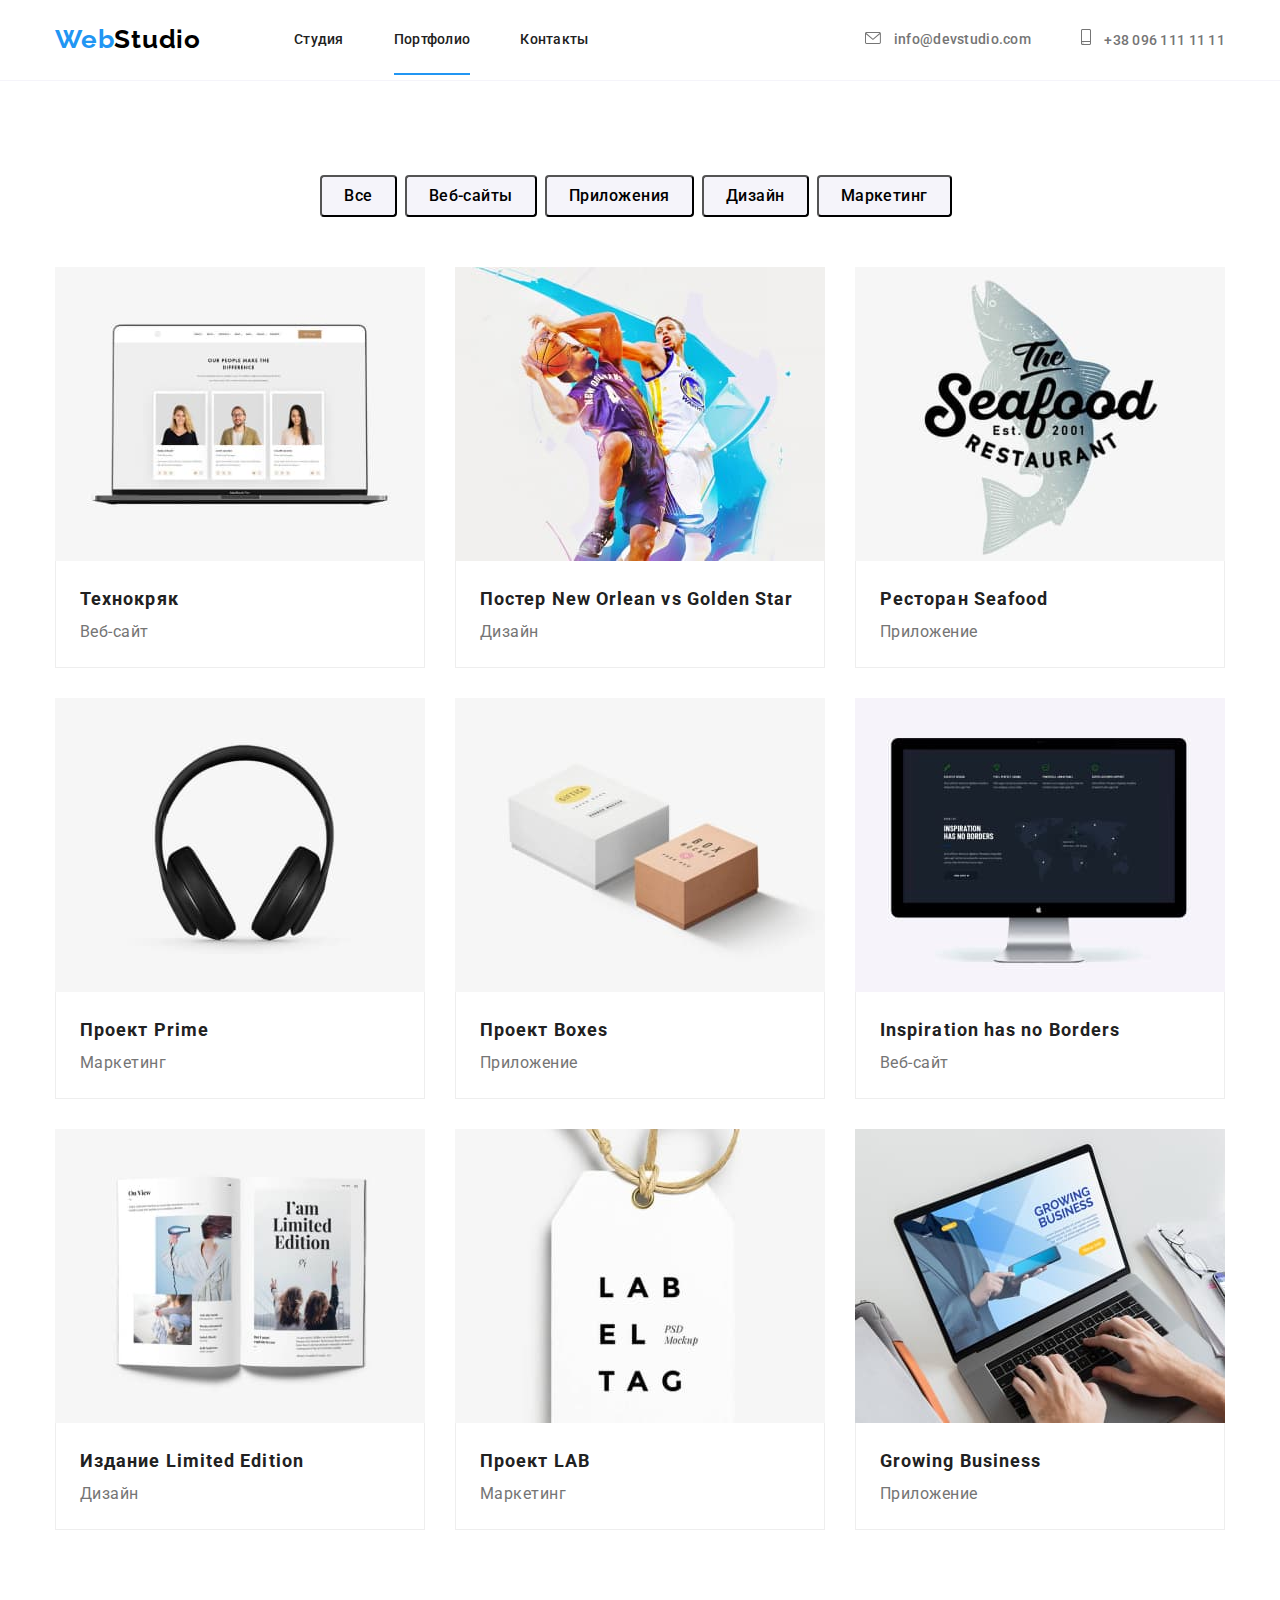
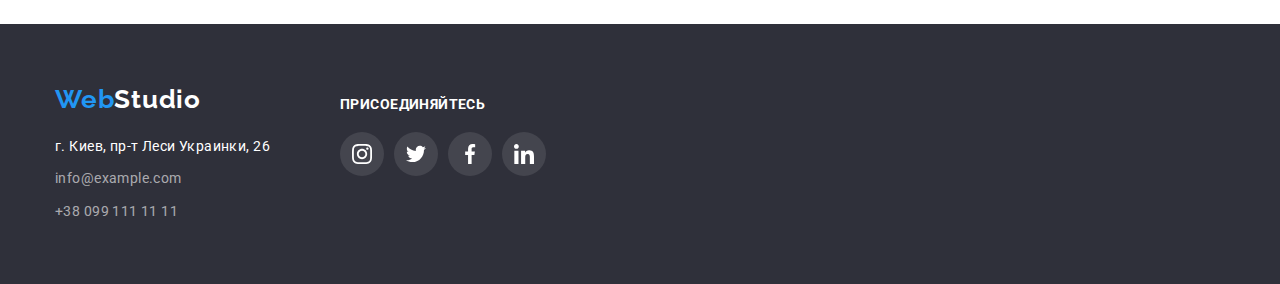
==== portfolio.html @ 28e01547 "rak" ====
<!DOCTYPE html>
<html lang="ru">
<head>
    <meta charset="UTF-8">
    <meta http-equiv="X-UA-Compatible" content="IE=edge">
    <meta name="viewport" content="width=device-width, initial-scale=1.0">
    <title lang="en">WebStudio</title>
    <link rel="preconnect" href="https://fonts.googleapis.com">
    <link rel="preconnect" href="https://fonts.gstatic.com" crossorigin>
    <link href="https://fonts.googleapis.com/css2?family=Raleway:wght@700&family=Roboto:wght@400;500;700;900&display=swap" rel="stylesheet">
    <link rel="stylesheet" href="https://cdn.jsdelivr.net/npm/modern-normalize@1.1.0/modern-normalize.min.css">
    <link rel="stylesheet" href="./css/styles.css">
    <!--Navigation-->
</head>
<body>
    <header class="page-header">
        <div class="container page-header-container">
            <nav class="page-nav">
                <a class="logo-body link"  href="index.html" lang="en"><span class="logo-body-left">Web</span><span class="logo-body-right">Studio</span></a>
            <ul class="menu list">
                <li class="menu-item">
                    <a class="menu-link link " href="index.html">Студия</a>
                </li>
                <li class="menu-item">
                    <a class="menu-link link menu-item-page" href="portfolio.html">Портфолио</a>
                </li>
                <li class="menu-item">
                    <a class="menu-link link" href="">Контакты</a>
                </li>
            </ul>
            </nav>
            <ul class="list cont-tel-mail-head">
                <li class="cont-tel-mail-head-all">
                    <a class="link header-tel-mail" href="mailto:info@example.com">
                        <svg class="cont-tel-mail-head-icon" width="16" height="12">
                            <use href="./images/sprite.svg#icon-envelope"></use>
                        </svg>
                        info@devstudio.com</a>
                </li>
                <li>
                    <a class="link header-tel-mail" href="tel:+380961111111">
                        <svg class="cont-tel-mail-head-icon" width="10" height="16">
                            <use href="./images/sprite.svg#icon-smartphone"></use>
                        </svg>
                        +38 096 111 11 11</a>
                </li>
            </ul>
        </div>
    </header>
    <!--Mid-->
    <main class="mid">
        <section class="section-img section">
            <div class="container">
                    <ul class="list main-button">
                        <li><button class="modal-btn" type="button">Все</button></li> 
                        <li><button class="modal-btn" type="button">Веб-сайты</button></li> 
                        <li><button class="modal-btn" type="button">Приложения</button></li> 
                        <li><button class="modal-btn" type="button">Дизайн</button></li> 
                        <li><button class="modal-btn" type="button">Маркетинг</button></li> 
                    </ul>
                    <ul class="section-img-foto">
                    <li class="list section-li-text shadow">
                        <div class="section-li-overlay">
                            <img class="section-li-overlay" src="./images/img/technoquack.jpg" alt="Веб сайт Технокряк" width="370">
                            <p class="overlay">
                                Ресурс пропонує комплексні пропозиції з різним рівнем функціоналу та сервісів. Все це дозволить відвідувачу отримати вичерпні відомості про компанію чи приватну особу.
                            </p>
                        </div>
                        <div class="section-img-board" >
                            <h4 class="mid-img-header">Технокряк</h4>
                            <p class="mid-img-footer">Веб-сайт</p>
                        </div>
                    </li>
                    <li class="list section-li-text shadow">
                        <div class="section-li-overlay">
                            <img src="./images/img/poster_new_orlean_vs_golden_star.jpg" alt="Дизайн Постер New Orlean vs Golden Star" width="370"> 
                            <p class="overlay">
                                Ресурс пропонує комплексні пропозиції з різним рівнем функціоналу та сервісів. Все це дозволить відвідувачу отримати вичерпні відомості про компанію чи приватну особу.
                            </p>
                        </div>
                        <div class="section-img-board">
                            <h4 class="mid-img-header">Постер New Orlean vs Golden Star</h4>
                            <p class="mid-img-footer">Дизайн</p>
                        </div>
                    </li>
                    <li class="list section-li-text shadow">
                        <div class="section-li-overlay">
                            <img src="./images/img/restaurant_seafood.jpg" alt="Приложение Ресторан Seafood" width="370"> 
                        <p class="overlay">
                                Ресурс пропонує комплексні пропозиції з різним рівнем функціоналу та сервісів. Все це дозволить відвідувачу отримати вичерпні відомості про компанію чи приватну особу.
                            </p>
                        </div>
                        <div class="section-img-board">
                            <h4 class="mid-img-header">Ресторан Seafood</h4>
                            <p class="mid-img-footer">Приложение</p>
                        </div>
                    </li>
                    <li class="list section-li-text shadow">
                        <div class="section-li-overlay">
                            <img src="./images/img/project_prime.jpg" alt="Маркетинг Проект Prime" width="370"> 
                        <p class="overlay">
                                Ресурс пропонує комплексні пропозиції з різним рівнем функціоналу та сервісів. Все це дозволить відвідувачу отримати вичерпні відомості про компанію чи приватну особу.
                            </p>
                        </div>
                        <div class="section-img-board">
                            <h4 class="mid-img-header">Проект Prime</h4>
                            <p class="mid-img-footer">Маркетинг</p>
                        </div>
                    </li>
                    <li class="list section-li-text shadow">
                        <div class="section-li-overlay">
                            <img src="./images/img/project_boxes.jpg" alt="Приложение проект Boxes" width="370"> 
                            <p class="overlay">
                                Ресурс пропонує комплексні пропозиції з різним рівнем функціоналу та сервісів. Все це дозволить відвідувачу отримати вичерпні відомості про компанію чи приватну особу.
                            </p>
                        </div>
                        <div class="section-img-board">
                            <h4 class="mid-img-header">Проект Boxes</h4>
                            <p class="mid-img-footer">Приложение</p>
                        </div>
                    </li>
                    <li class="list section-li-text shadow">
                        <div class="section-li-overlay">
                            <img src="./images/img/inspirition_has_no_borders.jpg" alt="Веб-сайт Inspiration has no Borders" width="370">
                            <p class="overlay">
                                Ресурс пропонує комплексні пропозиції з різним рівнем функціоналу та сервісів. Все це дозволить відвідувачу отримати вичерпні відомості про компанію чи приватну особу.
                            </p>
                        </div>
                        <div class="section-img-board">
                            <h4 class="mid-img-header">Inspiration has no Borders</h4>
                            <p class="mid-img-footer">Веб-сайт</p>
                        </div>
                    </li>
                    <li class="list section-li-text shadow">
                        <div class="section-li-overlay">
                            <img src="./images/img/limited_edition.jpg" alt="Издание Limited Edition" width="370">
                            <p class="overlay">
                                Ресурс пропонує комплексні пропозиції з різним рівнем функціоналу та сервісів. Все це дозволить відвідувачу отримати вичерпні відомості про компанію чи приватну особу.
                            </p>
                        </div>
                        <div class="section-img-board">
                            <h4 class="mid-img-header">Издание Limited Edition</h4>
                        <p class="mid-img-footer">Дизайн</p>
                        </div>
                    </li>
                    <li class="list section-li-text shadow">
                        <div class="section-li-overlay">
                            <img src="./images/img/project_lab.jpg" alt="Маркетинг Проект LAB" width="370">
                            <p class="overlay">
                                Ресурс пропонує комплексні пропозиції з різним рівнем функціоналу та сервісів. Все це дозволить відвідувачу отримати вичерпні відомості про компанію чи приватну особу.
                            </p>
                        </div>
                        <div class="section-img-board">
                            <h4 class="mid-img-header">Проект LAB</h4>
                            <p class="mid-img-footer">Маркетинг</p>
                        </div>
                    </li>
                    <li class="list section-li-text shadow">
                        <div class="section-li-overlay">
                            <img src="./images/img/growing_business.jpg" alt="Приложение Growing Business" width="370">
                            <p class="overlay">
                                Ресурс пропонує комплексні пропозиції з різним рівнем функціоналу та сервісів. Все це дозволить відвідувачу отримати вичерпні відомості про компанію чи приватну особу.
                            </p>
                        </div>
                        <div class="section-img-board">
                            <h4 class="mid-img-header">Growing Business</h4>
                            <p class="mid-img-footer">Приложение</p>
                        </div>
                    </li>
                </ul>
            </div>
        </section>
    </main>
   <!--Contacs-->
   <footer class="footer">
    <div class="container footer-up">
        <div>
        <a class="logo-footer link" href="index.html" lang="en"><span class="logo-footer-left">Web</span><span class="logo-footer-right">Studio</span></a>
        <address class="footer-address">
            <ul>
                <li class="footer-down list">
                    <a class="link footer-maps list" href="https://goo.gl/maps/r5BP94hAd7b6DZwo8" target="_blank" rel="noopener noreferrer">г. Киев, пр-т Леси Украинки, 26</a>
                </li>
                <li class="footer-down list">
                    <a class="link footer-tel-mail" href="mailto:info@example.com">info@example.com</a>
                </li>
                <li class="footer-down list">
                    <a class="link footer-tel-mail" href="tel:+380991111111">+38 099 111 11 11</a>
                </li> 
            </ul> 
        </address>
    </div>
    <div class="footer-down">
        <p class="footer-new-info" lang="ru">ПРИСОЕДИНЯЙТЕСЬ</p>    
<ul class="list footer-new-text-up ">
    <li class="footer-new">
        
            <a href="" class="footer-new-right-down">
                <svg class="footer-list-icon" width="20" height="20">
                    <use href="./images/sprite.svg#icon-instagram"></use>
                </svg>
            </a>
    </li>
    <li class="footer-new">
        <div class="footer-new-right">
            <a href="" class="footer-new-right-down">
                <svg class="footer-list-icon" width="20" height="20">
                    <use href="./images/sprite.svg#icon-twitter"></use>
                </svg>
            </a>
        </div>
    </li>
    <li class="footer-new">
        <div class="footer-new-right">
            <a href="" class="footer-new-right-down">
                <svg class="footer-list-icon" width="20" height="20">
                    <use href="./images/sprite.svg#icon-facebook"></use>
                </svg>
            </a> 
        </div>
    </li>
    <li class="footer-new">
        <div class="footer-new-right">
            <a href="" class="footer-new-right-down">
                <svg class="footer-list-icon" width="20" height="20">
                    <use href="./images/sprite.svg#icon-linkedin"></use>
                </svg>
            </a> 
        </div>
                </li>
            </ul>
        </div>
    </div>
</footer>
</body>
</html>
---- css/styles.css ----
:root{
    --accent-color: #2196F3;
    --color-for-body: #212121;
    --background-color-dark: #2F303A;
    --primary-font: 'Raleway', sans-serif;
    --secondary-font: 'Roboto', sans-serif;
}

h1,
h2,
h3,
h4,
p {
margin-top: 0;
margin-bottom: 0;
}

ul,
ol {
margin-top: 0;
margin-bottom: 0;
padding-left: 0;
}
button {
cursor: pointer;
}

.section-up {
padding-top: 94px;
}

.section {
padding-top: 94px;
padding-bottom: 94px;
}


.container {
width: 1200px;
margin-left: auto;
margin-right: auto;
padding-left: 15px;
padding-right: 15px;
}

body{
font-family: var(--secondary-font);
color:var(--color-for-body);
margin: 0 auto;

}
.list {
list-style: none;
}

.link {
text-decoration: none;
}

.page-header {
padding-top: 24px;
padding-bottom: 25px;
border-bottom-width: 1px;
border-bottom-style: solid;
border-bottom-color: #F5F4FA;
}

.page-header-container {
display: flex;
align-items: center;
}

.page-nav {
display: flex;
align-items: center;
}

.menu {
display: flex;
align-items: center;
font-style: normal;
font-weight: 500;
font-size: 14px;
line-height: 16px;
letter-spacing: 0.02em;
text-decoration: none;
list-style: none;
color: #212121;
}

.logo-body {
margin-right: 93px;
}

.logo-body-left {
font-family: var(--primary-font);
font-weight: 700;
font-size: 26px;
line-height: 1.19;
letter-spacing: 0.03em;
color: var(--accent-color);
}

.logo-body-right {
font-family: var(--primary-font);
font-weight: 700;
font-size: 26px;
line-height: 1.19;
letter-spacing: 0.03em;
color: #000000;
}

.menu-item{
    position:relative;
}

.menu-item:not(:last-child) {
margin-right: 50px;
}

.menu-link {
color: #212121;
transition: color 250ms cubic-bezier(0.4, 0, 0.2, 1);
}

.menu-item-page::after {
background-color: #2196F3;
content: "";
position: absolute;
bottom: -28px;
left: 0;
width: 100%;
height: 2px;
}

.cont-tel-mail-head {
margin-left: auto;
display: flex;
align-items: center;
}

.cont-tel-mail-head-icon {
margin-right: 10px;
}

.header-tel-mail {
font-style: normal;
font-weight: 500;
font-size: 14px;
line-height: 1.14;
letter-spacing: 0.02em;
color: #757575;
transition: color 250ms cubic-bezier(0.4, 0, 0.2, 1);
}

.cont-tel-mail-head-all {
margin-right: 50px;
}

.cont-tel-mail-head-icon {
fill: currentColor; 
}

.header-tel-mail:hover,  
.header-tel-mail:focus {
color: var(--accent-color);
border-bottom: 2px solid #2196F3;
padding-bottom: 28px;
}

.header-tel-mail:hover .cont-tel-mail-head-icon,  
.header-tel-mail:focus .cont-tel-mail-head-icon {
fill: var(--accent-color);
}

.main {
background-color: rgba(47, 48, 58, 0.4);
max-width: 1600px;
height: 600px;
margin-left: auto;
margin-right: auto;
display: flex;
align-items: center;
padding-top: 200px;
padding-bottom: 200px;
background-image: linear-gradient(rgba(47, 48, 58, 0.4), rgba(47, 48, 58, 0.4)), url(../images/go_it_4/header_foto_background.jpg);
}

.foto-backround {
background-image: url(go_it_4);
position: absolute;
width: 1600px;
height: 600px;
left: 0px;
top: 80px;
}

.title {
margin-bottom: 50px;
}

.section-info {
display: flex;
gap: 30px;
}

.main-name {
font-style: normal;
font-weight: 900;
font-size: 44px;
line-height: 1.5;
text-align: center;
letter-spacing: 0.06em;
text-transform: uppercase;
color: #FFFFFF;
width: 696px;
margin-left: auto;
margin-right: auto; 
}

.button-name {
font-style: normal;
font-weight: 700;
font-size: 16px;
line-height: 1.9;
display: flex;
align-items: center;
text-align: center;
letter-spacing: 0.06em;
color: #FFFFFF;
background: var(--accent-color);
box-shadow: 0px 4px 4px rgba(0, 0, 0, 0.15);
border-radius: 4px;
padding-top: 10px;
padding-bottom: 10px;
padding-left: 32px;
padding-right: 32px;
margin-left: auto;
margin-right: auto; 
margin-top: 30px;
}

.section-boord {
width: 270px;
}

.social-boord-icon-up {
height: 120px;
display: flex;
align-items: center;
justify-content: center;
background: #F5F4FA;
border-radius: 4px;
}

.benefits {
background: #F5F4FA;
border-radius: 4px;
padding-left: 100px;
padding-right: 100px;
padding-top: 25px;
padding-bottom: 25px;
}

.main-text-up {
font-weight: 700;
font-size: 14px;
line-height: 1.14;
letter-spacing: 0.03em;
text-transform: uppercase;
margin-bottom: 10px;
padding-top: 30px;
}

.main-text-down {
font-weight: 400;
font-size: 14px;
line-height: 1.71;
letter-spacing: 0.03em;
color: #757575;
}

.mid-banner-foto {
display: flex;
gap: 30px;
line-height: 0;
}

.overlay-index {
position: absolute;
font-family: var(--secondary-font);
font-weight: 700;
width: 100%;
font-size: 14px;
bottom: 0;
line-height: 1.14;
text-align: center;
letter-spacing: 0.03em;
text-transform: uppercase;
color: #FFFFFF;
padding-top: 27px;
padding-bottom: 27px;
background: rgba(47, 48, 58, 0.8);
}





.main-button {
display: flex;
justify-content: center;  
}

.section-img-foto {
display: flex;
gap: 30px;
flex-wrap: wrap;
margin-top: 50px;
}

.inden {
flex-basis: calc((100%-60px) / 3);
position: relative;
display: block;

}



.section-mid-banner-inden {
flex-basis: calc((100%-90px) / 4);
}




.banner-bagr {
background: #FFFFFF;
border-radius: 0px 0px 4px 4px;
box-shadow: 0px 1px 3px rgba(0, 0, 0, 0.12), 0px 1px 1px rgba(0, 0, 0, 0.14), 0px 2px 1px rgba(0, 0, 0, 0.2);
}

.mid-banner-foto-profession {
padding-top: 30px;
padding-bottom: 30px; 
}

.mid-banner {
font-weight: 700;
font-size: 36px;
line-height: 1.17;
text-align: center;
letter-spacing: 0.03em;
}

.mid-banner-new {
display: flex;
align-items: center; 
}

.mid-banner-new-li {
display: flex;
justify-content: center;
align-items: center;
width: 170px;
height: 92px;
border: 1px solid #AFB1B8;
border-radius: 4px;
transition: border 250ms cubic-bezier(0.4, 0, 0.2, 1);
}

.mid-banner-list-icon {
color: #AFB1B8;
fill: currentColor; 
transition: fill 250ms cubic-bezier(0.4, 0, 0.2, 1);;
}
            
.mid-banner-new-li:hover,  
.mid-banner-new-li:focus {
border-color: var(--accent-color);
}
            
.mid-banner-new-li:hover .mid-banner-list-icon,  
.mid-banner-new-li:focus .mid-banner-list-icon {
fill: var(--accent-color); 
}

.mid-banner-new-up:not(:last-child) {
margin-right: 30px;
}

.name { 
font-weight: 500;
font-size: 16px;
line-height: 1.19;
text-align: center;
letter-spacing: 0.03em;
margin-bottom: 10px;
}

.profession {
font-weight: 400;
font-size: 16px;
line-height: 1.19;
text-align: center;
letter-spacing: 0.03em;
color: #757575;
}

.social-list {
display: flex;
justify-content: center;
gap: 10px;
}

.social-list-link {
display: flex;
justify-content: center;
align-items: center;
width: 44px;
height: 44px;
border-radius: 50%;
background-color: #FFFFFF;
margin-top: 16px;
transition: color 250ms cubic-bezier(0.4, 0, 0.2, 1), background-color 250ms cubic-bezier(0.4, 0, 0.2, 1);
}

.social-list-icon {
color: #AFB1B8;
fill: currentColor; 
}
    
.social-list-link:hover,  
.social-list-link:focus {
background-color: var(--accent-color);
}
    
.social-list-link:hover .social-list-icon,  
.social-list-link:focus .social-list-icon {
fill:#FFFFFF;   
}

.modal-btn:hover,
.modal-btn:focus {
color: #FFFFFF;
background: #2196F3;
box-shadow: 0px 3px 1px rgba(0, 0, 0, 0.1), 0px 1px 2px rgba(0, 0, 0, 0.08), 0px 2px 2px rgba(0, 0, 0, 0.12);
border-radius: 4px;
transition: color 250ms cubic-bezier(0.4, 0, 0.2, 1), background-color 250ms cubic-bezier(0.4, 0, 0.2, 1);
}
 
.modal-btn {
background: #F5F4FA;
border-radius: 4px;
margin-right: 8px;
}

.menu-link:hover,
.menu-link:focus {
color: var(--accent-color);
padding-bottom: 28px;
}

.modal-btn {
font-style: normal;
font-weight: 500;
font-size: 16px;
line-height: 1.62;
text-align: center;
letter-spacing: 0.03em;
padding-left: 22px;
padding-top: 6px;
padding-right: 22px;
padding-bottom: 6px;
display: flex;
align-items: center;
}

.section-li-text{
line-height: 0;
}

.section-li-text:hover .overlay {
    transform: translate(0, 0);
}
    
.shadow:hover {
box-shadow: 0px 1px 1px rgba(0, 0, 0, 0.12), 0px 4px 4px rgba(0, 0, 0, 0.06), 1px 4px 6px rgba(0, 0, 0, 0.16);
}

.section-li-overlay {
    position: relative;
    display: block;
    overflow: hidden;
}

.section-img-board {
border: 1px solid #EEEEEE;
border-top: none;
padding: 20px 24px;
}

.overlay {
position: absolute;
left: 0;
top: 0;
width: 100%;
height: 100%;
transform: translate(0,100%);
transition: transform 250ms cubic-bezier(0.4, 0, 0.2, 1);
font-family: var(--secondary-font);
font-weight: 400;
font-size: 18px;
line-height: 1.6;
letter-spacing: 0.03em;
color: #FFFFFF;
background: rgba(33, 150, 243, 0.9);
padding-top: 63px;
padding-bottom: 63px;
padding-left: 24px;
padding-right: 24px;
}

.section-mid-banner {
background-color: #F5F4FA;
}

.mid-img-header {
font-weight: 700;
font-size: 18px;
line-height: 2;
letter-spacing: 0.06em;
}

.mid-img-footer {
font-weight: 400;
font-size: 16px;
line-height: 1.87;
letter-spacing: 0.03em;
color: #757575;
}

.logo-footer-left {
font-family: var(--primary-font);
font-weight: 700;
font-size: 26px;
line-height: 1.19;
letter-spacing: 0.03em;
color: var(--accent-color);
font-style: normal;
} 

.logo-footer-right {
font-family: var(--primary-font);
font-weight: 700;
font-size: 26px;
line-height: 1.19;
letter-spacing: 0.03em;
color: #FFFFFF;
font-style: normal;
}

.footer-down:not(:last-child) {
margin-bottom: 9px;
margin-right: 70px;
}

.footer-maps{
font-weight: 400;
font-size: 14px;
line-height: 1.71;
letter-spacing: 0.03em;  
color: #FFFFFF;
font-style: normal;
}

.footer-tel-mail {
font-weight: 400;
font-size: 14px;
line-height: 1.71;
letter-spacing: 0.03em;
color: rgba(255, 255, 255, 0.6);
font-style: normal;
}

.footer {
background-color: var(--background-color-dark);
padding-top: 60px;
padding-bottom: 60px;
}

.footer-address {
padding-top: 20px;
}

.footer-new-info {
font-family: 'Roboto';
font-style: normal;
font-weight: 700;
font-size: 14px;
line-height: 16px;
letter-spacing: 0.03em;
text-transform: uppercase;
color: #FFFFFF;
display: flex;
margin-bottom: 20px;
padding-top: 12px;
}

.footer-up {
display: flex;
}

.footer-new-text-up {
display: flex;
}
.footer-new-right-down{
border-radius:50%;
margin-right: 10px;
display: flex;
justify-content: center;
align-items: center;
width: 44px;
height: 44px;
background: rgba(255, 255, 255, 0.1);
transition: color 250ms cubic-bezier(0.4, 0, 0.2, 1), background-color 250ms cubic-bezier(0.4, 0, 0.2, 1);
}

.footer-list-icon {
color: #FFFFFF;
fill: currentColor; 
}
        
.footer-new-right-down:hover,  
.footer-new-right-down:focus {
background-color: var(--accent-color);
}
        
.footer-new-right-down:hover .footer-list-icon,  
.footer-new-right-down:focus .footer-list-icon {
fill:#FFFFFF;   
}
 
.backdrop {
    position: fixed;
    top: 0;
    left: 0;
    z-index: 100;
    width: 100%;
    height: 100%;
    background: rgba(0, 0, 0, 0.2);
    transition: opacity 250ms cubic-bezier(0.4, 0, 0.2, 1), visibility 250ms cubic-bezier(0.4, 0, 0.2, 1);
}

.backdrop.is-hidden {
opacity: 0;
visibility: hidden;
pointer-events: none;
}

.modal {
    position: absolute;
    top: 50%;
    left: 50%;
    transform: translate(-50%, -50%);
    width: 528px;
    height: 580px;
    background: #FFFFFF;
}

.modal-close-btn {
    position: absolute;
    top: 10px;
    right: 10px;
    display: flex;
    justify-content: center;
    align-items: center;
    width: 30px;
    height: 30px;
    border-radius: 50%;
    background: #FFFFFF;
border: 1px solid rgba(0, 0, 0, 0.1);
    padding: 0;
}

.modal-close-btn:hover,
.modal-close-btn:focus {
    border-color: var(--accent-color);
}

.modal-close-btn-icon {
transition: fill 250ms cubic-bezier(0.4, 0, 0.2, 1);
}

.modal-close-btn:hover .modal-close-btn-icon,
.modal-close-btn:focus .modal-close-btn-icon {
fill: var(--accent-color);
}
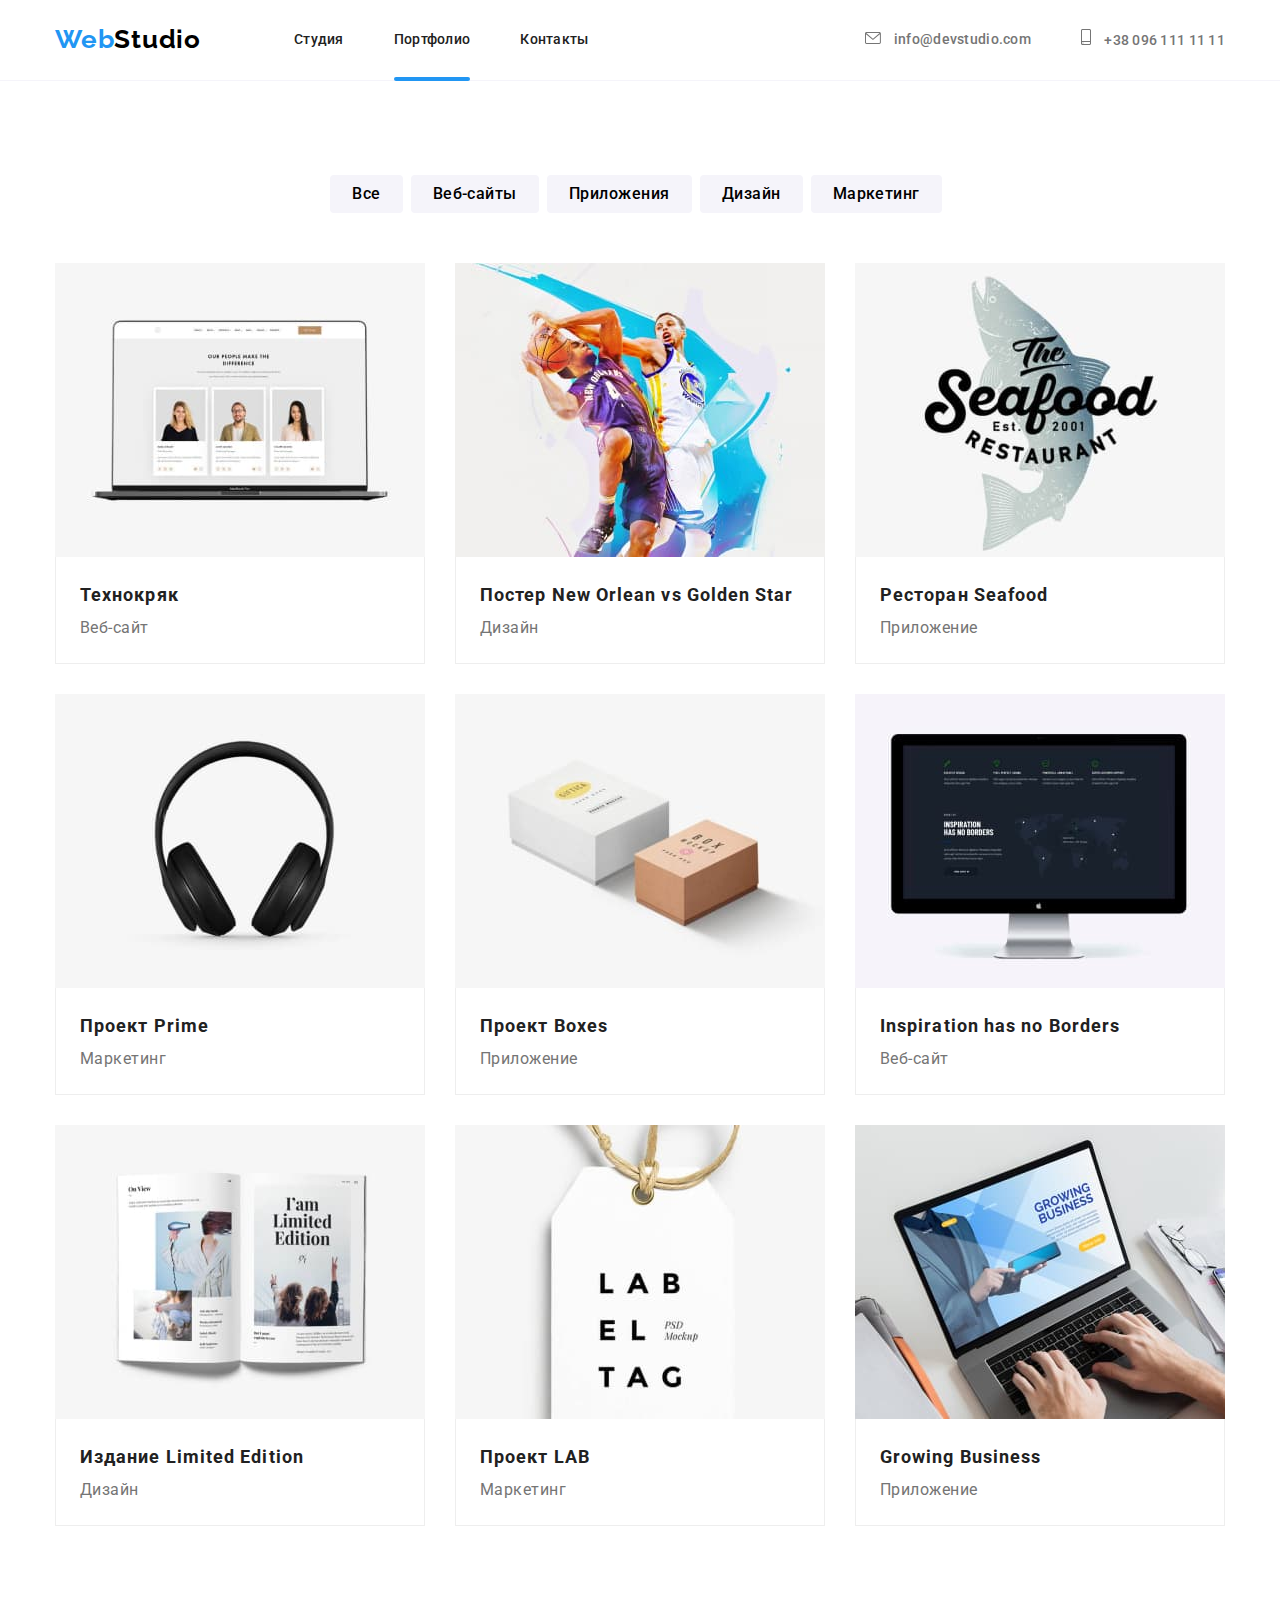
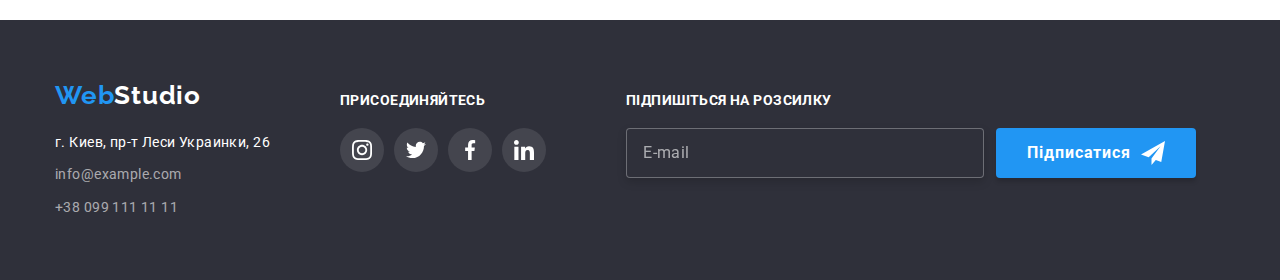
==== commit d6226cce: "Final" ====
--- a/portfolio.html
+++ b/portfolio.html
@@ -230,6 +230,20 @@
                 </li>
             </ul>
         </div>
+        <div class="footer-next">
+            <p class="text-footer-next">Підпишіться на розсилку</p>
+            <form class="modal-footer-form">
+                <label for="" class="modal-form-footer-field">
+                    <input type="email" class="modal-form-input-footer" name="user_mail" required placeholder="E-mail">
+                </label>
+                <button class="send-email-footer">
+                    Підписатися
+                <svg class="send">
+                    <use href="./images/sprite.svg#icon-icon_send"></use>
+                </svg>
+                </button>
+            </form>
+        </div>
     </div>
 </footer>
 </body>
--- a/css/styles.css
+++ b/css/styles.css
@@ -34,7 +34,6 @@
 padding-bottom: 94px;
 }
 
-
 .container {
 width: 1200px;
 margin-left: auto;
@@ -127,10 +126,11 @@
 background-color: #2196F3;
 content: "";
 position: absolute;
-bottom: -28px;
+bottom: -33.5px;
 left: 0;
 width: 100%;
-height: 2px;
+height: 4px;
+border-radius: 2px;
 }
 
 .cont-tel-mail-head {
@@ -164,7 +164,6 @@
 .header-tel-mail:hover,  
 .header-tel-mail:focus {
 color: var(--accent-color);
-border-bottom: 2px solid #2196F3;
 padding-bottom: 28px;
 }
 
@@ -235,6 +234,7 @@
 padding-bottom: 10px;
 padding-left: 32px;
 padding-right: 32px;
+border: 0;
 margin-left: auto;
 margin-right: auto; 
 margin-top: 30px;
@@ -303,10 +303,6 @@
 background: rgba(47, 48, 58, 0.8);
 }
 
-
-
-
-
 .main-button {
 display: flex;
 justify-content: center;  
@@ -323,17 +319,11 @@
 flex-basis: calc((100%-60px) / 3);
 position: relative;
 display: block;
-
-}
-
-
+}
 
 .section-mid-banner-inden {
 flex-basis: calc((100%-90px) / 4);
 }
-
-
-
 
 .banner-bagr {
 background: #FFFFFF;
@@ -379,6 +369,7 @@
 .mid-banner-new-li:hover,  
 .mid-banner-new-li:focus {
 border-color: var(--accent-color);
+transition: border 250ms cubic-bezier(0.4, 0, 0.2, 1);
 }
             
 .mid-banner-new-li:hover .mid-banner-list-icon,  
@@ -434,6 +425,7 @@
 .social-list-link:hover,  
 .social-list-link:focus {
 background-color: var(--accent-color);
+/* transition: color 250ms cubic-bezier(0.4, 0, 0.2, 1); */
 }
     
 .social-list-link:hover .social-list-icon,  
@@ -473,8 +465,10 @@
 padding-top: 6px;
 padding-right: 22px;
 padding-bottom: 6px;
-display: flex;
-align-items: center;
+border: 0;
+display: flex;
+align-items: center;
+transition: color 250ms cubic-bezier(0.4, 0, 0.2, 1), background-color 250ms cubic-bezier(0.4, 0, 0.2, 1);
 }
 
 .section-li-text{
@@ -482,7 +476,7 @@
 }
 
 .section-li-text:hover .overlay {
-    transform: translate(0, 0);
+transform: translate(0, 0);
 }
     
 .shadow:hover {
@@ -490,9 +484,8 @@
 }
 
 .section-li-overlay {
-    position: relative;
-    display: block;
-    overflow: hidden;
+position: relative;
+overflow: hidden;
 }
 
 .section-img-board {
@@ -615,6 +608,7 @@
 .footer-new-text-up {
 display: flex;
 }
+
 .footer-new-right-down{
 border-radius:50%;
 margin-right: 10px;
@@ -667,6 +661,7 @@
     width: 528px;
     height: 580px;
     background: #FFFFFF;
+    padding: 40px;
 }
 
 .modal-close-btn {
@@ -698,4 +693,263 @@
 fill: var(--accent-color);
 }
 
-
+.form-text{
+font-weight: 700;
+font-size: 20px;
+line-height: 23px;
+text-align: center;
+letter-spacing: 0.03em;
+color: #212121;
+margin-bottom: 12px;
+}
+
+.modal-form {
+    display: flex;
+    flex-direction: column;
+}
+
+.modal-form-field {
+    margin-bottom: 10px;
+}
+
+.modal-form-input-desc {
+    display: block;
+    font-family: 'Roboto';
+    font-style: normal;
+    font-weight: 400;
+    font-size: 12px;
+    line-height: 14px;
+    letter-spacing: 0.01em;
+    color: #757575;
+    margin-bottom: 4px;
+}
+
+.modal-form-input-wrapper {
+    position: relative;
+    display: block;
+}
+
+.modal-form-input-icon {
+display: block;
+width: 18px;
+height: 18px;
+position: absolute;
+top: 50%;
+left: 15px;
+transform: translateY(-50%);
+transition: background-color 250ms cubic-bezier(0.4, 0, 0.2, 1);
+}
+
+.footer-modal-form-input-icon:focus {
+background-color: var(--accent-color);
+}
+
+.modal-form-input {
+width: 100%;
+height: 40px;
+border: 1px solid rgba(33, 33, 33, 0.2);
+border-radius: 4px;
+padding-left: 40px;
+transition: border-color 250ms cubic-bezier(0.4, 0, 0.2, 1);
+}
+
+.modal-form-input:focus {
+    outline: none;
+    border-color: var(--accent-color);
+   
+}
+
+.modal-form-input:focus + .modal-form-input-icon {
+    fill: var(--accent-color);
+}
+
+.modal-form-message {
+width: 100%;
+height: 120px;
+border: 1px solid rgba(33, 33, 33, 0.2);
+border-radius: 4px;
+padding: 12px 16px;
+resize: none;
+transition: border-color 250ms cubic-bezier(0.4, 0, 0.2, 1);
+}
+
+.modal-form-message:focus {
+    outline: none;
+    border-color: var(--accent-color);
+}
+
+.modal-form-message::placeholder {
+font-family: 'Roboto';
+font-style: normal;
+font-weight: 400;
+font-size: 12px;
+line-height: 14px;
+letter-spacing: 0.01em;
+color: rgba(117, 117, 117, 0.5);
+}
+
+.modal-form-check {
+transition: fill 250ms cubic-bezier(0.4, 0, 0.2, 1); 
+}
+
+.modal-form-check-desc {
+    display: flex;
+    align-items: center;
+    font-weight: 400;
+    font-size: 14px;
+    line-height: 24px;
+    letter-spacing: 0.03em;
+    color: #757575;
+margin-left: 7px;
+transition: fill 250ms cubic-bezier(0.4, 0, 0.2, 1);
+}
+
+.policy-link{
+font-weight: 400;
+font-size: 14px;
+line-height: 24px;
+letter-spacing: 0.03em;
+text-decoration-line: underline;
+color: #2196F3;
+}
+
+.modal-form-check-desc::before {
+    display: block;
+    width: 16px;
+    height: 15px;
+    border: 2px solid #000000;
+    content: "";
+    cursor: pointer;
+    border-radius: 2px;
+    margin-right: 7px;
+}
+
+ .modal-form-check:checked + .modal-form-check-desc::before {
+    background-image: url(../images/go_it_six/icon_check.svg);
+    border-radius: 2px;
+border: none;
+ }
+
+ .modal-form-check:hover + .modal-form-check-desc::before{
+border-radius: 2px;
+border-color: var(--accent-color);
+}
+
+.modal-form-submit{
+font-style: normal;
+font-weight: 700;
+font-size: 16px;
+line-height: 1.9;
+display: flex;
+align-items: center;
+text-align: center;
+letter-spacing: 0.06em;
+color: #FFFFFF;
+background: var(--accent-color);
+box-shadow: 0px 4px 4px rgba(0, 0, 0, 0.15);
+border-radius: 4px;
+padding-top: 10px;
+padding-bottom: 10px;
+padding-left: 52px;
+padding-right: 52px;
+border: none;
+letter-spacing: 0.06em;
+align-self: center;
+margin-top: 30px;
+}
+
+ .visually-hidden {
+    position: absolute;
+    width: 1px;
+    height: 1px;
+    margin: -1px;
+    padding: 0;
+    overflow: hidden;
+    border: 0;
+    clip: rect(0 0 0 0);
+ }
+
+
+
+
+
+
+
+
+ .text-footer-next {
+display: flex;
+font-weight: 700;
+font-size: 14px;
+line-height: 16px;
+letter-spacing: 0.03em;
+text-transform: uppercase;
+color: #FFFFFF;
+padding-top: 12px;
+margin-bottom: 20px;
+}
+
+.modal-form-input-footer {
+width: 358px;
+height: 50px;
+border: 1px solid rgba(255, 255, 255, 0.3);
+filter: drop-shadow(0px 4px 4px rgba(0, 0, 0, 0.15));
+border-radius: 4px;
+background: #2F303A;
+padding-left: 16px;
+color: #FFFFFF;
+transition: fill 250ms cubic-bezier(0.4, 0, 0.2, 1);;
+}
+
+.modal-form-input-footer:focus,
+.modal-form-input-footer:hover {
+outline: none;
+border-color: var(--accent-color);
+}
+
+.modal-form-input-footer::placeholder {
+font-weight: 400;
+font-size: 16px;
+line-height: 20px;
+display: flex;
+align-items: center;
+letter-spacing: 0.03em;
+color: rgba(255, 255, 255, 0.6);
+}
+
+.send-email-footer {
+    width: 200px;
+    font-style: normal;
+    font-weight: 700;
+    font-size: 16px;
+    line-height: 1.9;
+    display: flex;
+    align-items: center;
+    text-align: center;
+    letter-spacing: 0.06em;
+    color: #FFFFFF;
+    background: var(--accent-color);
+    box-shadow: 0px 4px 4px rgba(0, 0, 0, 0.15);
+    border-radius: 4px;
+    padding-top: 10px;
+    padding-bottom: 10px;
+    border: none;
+    letter-spacing: 0.06em;
+    align-self: center;
+    margin-left: 12px;
+    justify-content: center;
+}
+.modal-footer-form {
+    display: flex;
+    transition: fill 250ms cubic-bezier(0.4, 0, 0.2, 1);;
+}
+.send {
+    width: 24px;
+    height: 24px;
+    margin-left: 10px;
+}
+
+
+
+
+
+ 